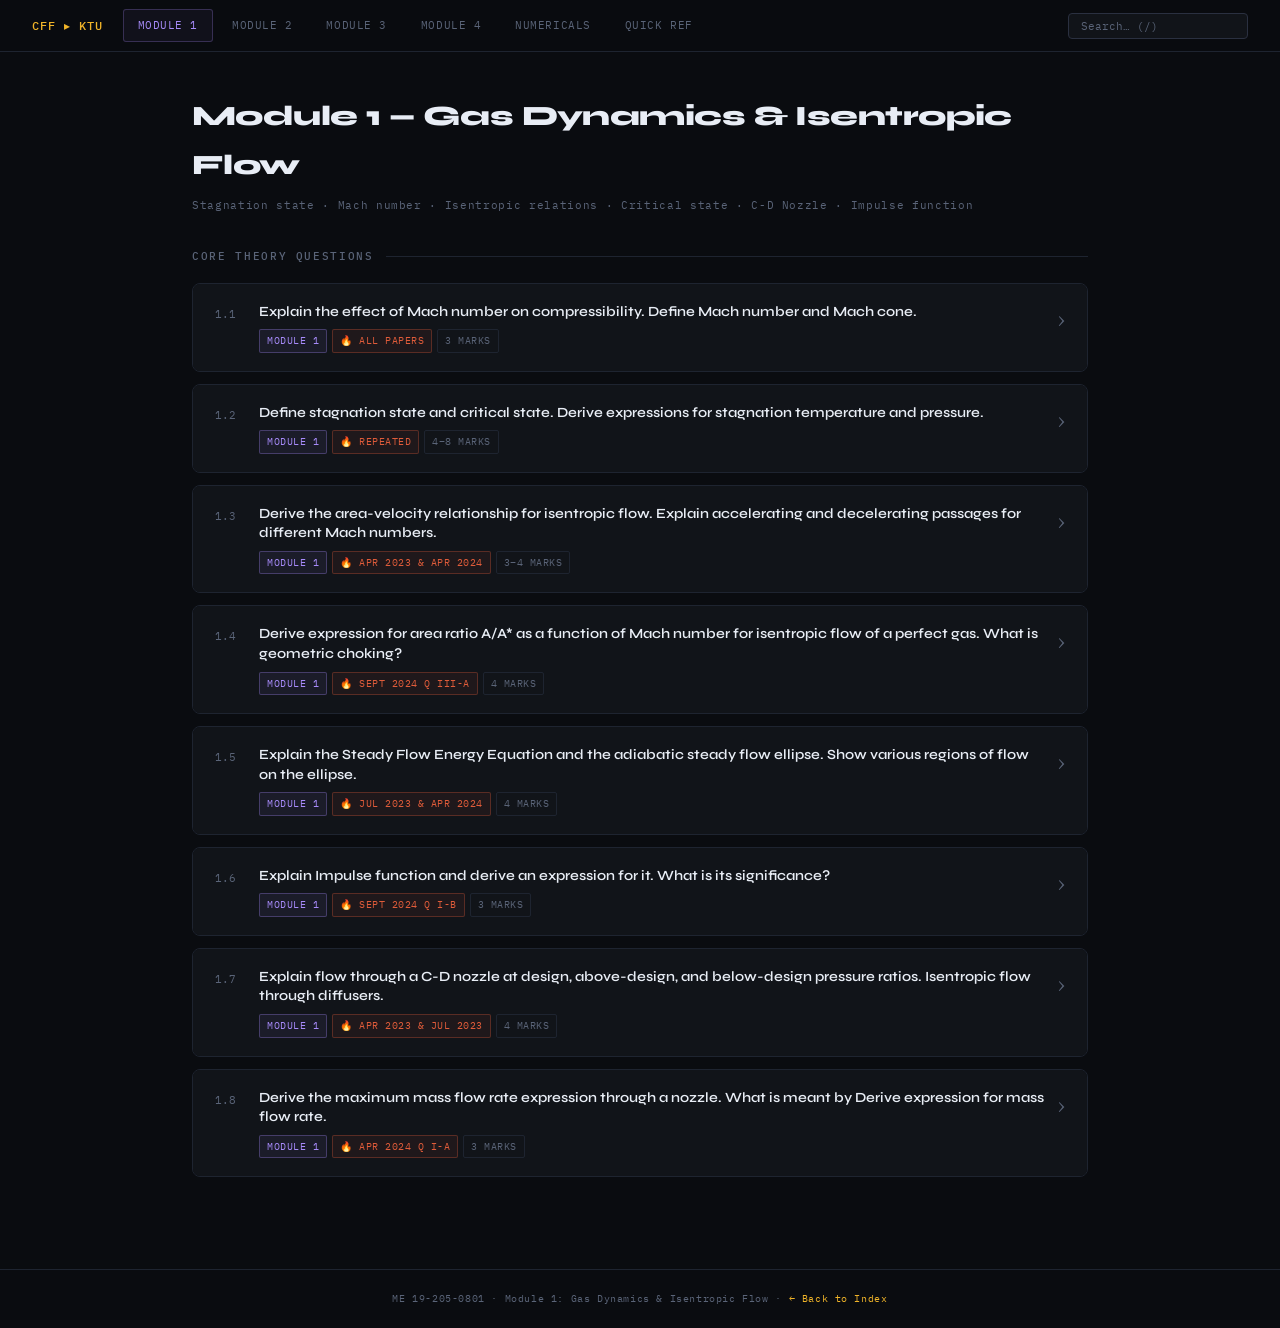
==== pages/module1.html @ 0c9855fd "Add files via upload" ====
<!DOCTYPE html>
<html lang="en">
<head>
<meta charset="UTF-8">
<meta name="viewport" content="width=device-width, initial-scale=1.0">
<title>Module 1 — Gas Dynamics &amp; Isentropic Flow | CFF Exam Prep</title>
<link rel="stylesheet" href="../css/style.css">
</head>
<body>
<script src="../js/nav.js"></script>

<div class="page-wrap">
  <div class="page-title">Module 1 — Gas Dynamics &amp; Isentropic Flow</div>
  <div class="page-sub">Stagnation state · Mach number · Isentropic relations · Critical state · C-D Nozzle · Impulse function</div>

  <div class="section-label">Core Theory Questions</div>

  <!-- Q1 -->
  <div class="qcard">
    <div class="qhead" onclick="toggleCard(this.parentElement)">
      <div class="q-index">1.1</div>
      <div class="q-text-wrap">
        <div class="q-title">Explain the effect of Mach number on compressibility. Define Mach number and Mach cone.</div>
        <div class="q-tags"><span class="tag tag-m1">Module 1</span><span class="tag tag-hot">🔥 All Papers</span><span class="tag tag-marks">3 Marks</span></div>
      </div>
      <div class="q-chevron">›</div>
    </div>
    <div class="qbody"><div class="qbody-inner">
      <div class="ans-block">
        <div class="ans-heading">Mach Number Definition</div>
        <div class="ans-text"><p><strong>Mach number M</strong> is the ratio of the local flow velocity to the local speed of sound:</p></div>
        <div class="formula-box">M = V / a     where a = √(γRT) = local speed of sound

Classification:
  M < 1   → Subsonic flow
  M = 1   → Sonic flow (critical)
  1 < M < 5 → Supersonic flow
  M > 5   → Hypersonic flow
  M < 0.3 → Incompressible (compressibility effects &lt;5%)</div>
      </div>
      <div class="ans-block">
        <div class="ans-heading">Effect of Mach Number on Compressibility</div>
        <ul class="bullet-list">
          <li>At <strong>M &lt; 0.3</strong>: density variation &lt;5% — treated as incompressible. Bernoulli equation applies accurately.</li>
          <li>At <strong>M = 0.8</strong>: compressibility causes ~17% error if incompressible equations are used (standard result — see numericals).</li>
          <li>At <strong>M ≥ 1</strong>: compressibility is dominant. Density changes significantly. Shock waves can form.</li>
          <li>The pressure coefficient correction: Cp_compressible = Cp_incompressible / √(1-M²) — Prandtl-Glauert rule (subsonic).</li>
        </ul>
      </div>
      <div class="ans-block">
        <div class="ans-heading">Mach Cone and Mach Angle</div>
        <div class="ans-text"><p>When an object moves at supersonic speed (M &gt; 1), it outruns the pressure waves it generates. The envelope of these waves forms a conical wavefront — the <strong>Mach cone</strong>.</p></div>
        <div class="formula-box">Mach angle: sin μ = a/V = 1/M

At M=1: μ = 90° (normal to flow — no cone forms)
At M=2: μ = 30°
At M→∞: μ → 0° (very narrow cone)

Mach cone half-angle μ DECREASES as M INCREASES</div>
        <div class="ans-text"><p>Inside the Mach cone: <strong>zone of action</strong> — disturbances can reach here. Outside: <strong>zone of silence</strong> — unaffected by the moving source.</p></div>
      </div>
      <div class="callout callout-exam">📝 Always draw the Mach cone: point source moving right, two diverging lines forming the cone, label μ and V, mark zone of action vs zone of silence.</div>
    </div></div>
  </div>

  <!-- Q2 -->
  <div class="qcard">
    <div class="qhead" onclick="toggleCard(this.parentElement)">
      <div class="q-index">1.2</div>
      <div class="q-text-wrap">
        <div class="q-title">Define stagnation state and critical state. Derive expressions for stagnation temperature and pressure.</div>
        <div class="q-tags"><span class="tag tag-m1">Module 1</span><span class="tag tag-hot">🔥 Repeated</span><span class="tag tag-marks">4–8 Marks</span></div>
      </div>
      <div class="q-chevron">›</div>
    </div>
    <div class="qbody"><div class="qbody-inner">
      <div class="ans-block">
        <div class="ans-heading">Stagnation State</div>
        <div class="ans-text"><p>The <strong>stagnation state</strong> is the hypothetical state reached when the flow is brought to rest <strong>isentropically</strong> (reversibly and adiabatically). Stagnation properties represent the total energy of the flow.</p></div>
        <div class="formula-box">Stagnation temperature:   T₀ = T + V²/(2Cₚ)  ← from energy equation
Stagnation enthalpy:     h₀ = h + V²/2

Using T₀/T = 1 + (γ-1)/2 × M²:
T₀ = T × (1 + 0.2M²)        for air

Stagnation pressure (isentropic process):
p₀/p = (T₀/T)^(γ/(γ-1)) = (1 + (γ-1)/2 × M²)^(γ/(γ-1))
p₀  = p × (1 + 0.2M²)^3.5   for air

Stagnation density:
ρ₀/ρ = (1 + (γ-1)/2 × M²)^(1/(γ-1))
ρ₀  = ρ × (1 + 0.2M²)^2.5   for air</div>
      </div>
      <div class="ans-block">
        <div class="ans-heading">Critical State (denoted by *)</div>
        <div class="ans-text"><p>The <strong>critical state</strong> is the state when flow velocity equals the local speed of sound — i.e., M = 1. Critical conditions are the reference state for isentropic flow analysis.</p></div>
        <div class="formula-box">At M = 1 (critical/throat condition):

T* = T₀ × 2/(γ+1)       = 0.8333 T₀  for air
p* = p₀ × (2/(γ+1))^(γ/(γ-1)) = 0.5283 p₀  for air
ρ* = ρ₀ × (2/(γ+1))^(1/(γ-1)) = 0.6339 ρ₀  for air
a* = √(γRT*)              = critical speed of sound
V* = a*                   (velocity = speed of sound at M=1)</div>
      </div>
      <div class="ans-block">
        <div class="ans-heading">Adiabatic Energy Equation (Steady Flow Energy Equation)</div>
        <div class="formula-box">h + V²/2 = h₀ = constant    (adiabatic, no work)

CₚT + V²/2 = CₚT₀ = constant

T₀ - T = V²/(2Cₚ)     ← kinetic energy converted to thermal energy
                            when flow is isentropically brought to rest</div>
      </div>
      <div class="callout callout-tip">💡 T₀ is conserved in adiabatic flows (even across shocks). p₀ is conserved only in isentropic flows — it drops across shocks and through ducts with friction or heat transfer.</div>
    </div></div>
  </div>

  <!-- Q3 -->
  <div class="qcard">
    <div class="qhead" onclick="toggleCard(this.parentElement)">
      <div class="q-index">1.3</div>
      <div class="q-text-wrap">
        <div class="q-title">Derive the area-velocity relationship for isentropic flow. Explain accelerating and decelerating passages for different Mach numbers.</div>
        <div class="q-tags"><span class="tag tag-m1">Module 1</span><span class="tag tag-hot">🔥 Apr 2023 &amp; Apr 2024</span><span class="tag tag-marks">3–4 Marks</span></div>
      </div>
      <div class="q-chevron">›</div>
    </div>
    <div class="qbody"><div class="qbody-inner">
      <div class="ans-block">
        <div class="ans-heading">Derivation</div>
        <div class="ans-text"><p>Start from the continuity equation and Euler's equation for 1D isentropic flow:</p></div>
        <div class="formula-box">Continuity: ρAV = constant
→ dρ/ρ + dA/A + dV/V = 0    ...(1)

Euler (momentum): V dV = -dp/ρ
For isentropic: dp = a² dρ  (a = speed of sound)
→ dρ/ρ = -V dV/a² = -M² dV/V  ...(2)

Substituting (2) into (1):
-M²dV/V + dA/A + dV/V = 0
dA/A = (M²-1) dV/V

∴  dA/A = (M² - 1) dV/V   ← Area-Velocity Relation</div>
      </div>
      <div class="ans-block">
        <div class="ans-heading">Physical Interpretation</div>
        <div class="compare-grid">
          <div class="compare-cell">
            <div class="compare-cell-title">Subsonic (M &lt; 1)</div>
            <ul>
              <li>(M²-1) &lt; 0</li>
              <li>dA and dV have OPPOSITE signs</li>
              <li>Converging duct → accelerates (like a pump nozzle)</li>
              <li>Diverging duct → decelerates (like a diffuser)</li>
            </ul>
          </div>
          <div class="compare-cell">
            <div class="compare-cell-title green">Supersonic (M &gt; 1)</div>
            <ul>
              <li>(M²-1) &gt; 0</li>
              <li>dA and dV have SAME sign</li>
              <li>Diverging duct → accelerates (supersonic nozzle)</li>
              <li>Converging duct → decelerates (supersonic diffuser)</li>
            </ul>
          </div>
        </div>
        <div class="key-answer">
          <div class="key-answer-label">Key Conclusion</div>
          To accelerate a flow from subsonic to supersonic, the duct must first converge (to reach M=1 at throat) then diverge (to continue accelerating to M&gt;1). This is the convergent-divergent (Laval) nozzle. At M=1: dV/V is finite and dA/A = 0 — the throat (minimum area).
        </div>
      </div>
    </div></div>
  </div>

  <!-- Q4 -->
  <div class="qcard">
    <div class="qhead" onclick="toggleCard(this.parentElement)">
      <div class="q-index">1.4</div>
      <div class="q-text-wrap">
        <div class="q-title">Derive expression for area ratio A/A* as a function of Mach number for isentropic flow of a perfect gas. What is geometric choking?</div>
        <div class="q-tags"><span class="tag tag-m1">Module 1</span><span class="tag tag-hot">🔥 Sept 2024 Q III-a</span><span class="tag tag-marks">4 Marks</span></div>
      </div>
      <div class="q-chevron">›</div>
    </div>
    <div class="qbody"><div class="qbody-inner">
      <div class="ans-block">
        <div class="ans-heading">Derivation</div>
        <div class="ans-text"><p>From continuity between any section (A, M) and the critical section (A*, M=1):</p></div>
        <div class="formula-box">ρAV = ρ*A*V*   (mass conservation, choked)

A/A* = (ρ*V*) / (ρV) = (ρ*/ρ) × (V*/V) = (ρ*/ρ) × (a*/V)

Using isentropic relations:
ρ/ρ₀ = (1 + (γ-1)/2 M²)^(-1/(γ-1))
ρ*/ρ₀ = (2/(γ+1))^(1/(γ-1))
a* = √(γRT*), V = M×a = M×√(γRT)
T*/T = (1 + (γ-1)/2 M²) / (γ+1)/2

Combining:

A/A* = (1/M) × [2/(γ+1) × (1 + (γ-1)/2 × M²)]^((γ+1)/2(γ-1))

For air (γ = 1.4):
A/A* = (1/M) × [(1 + 0.2M²)/1.2]^3</div>
      </div>
      <div class="ans-block">
        <div class="ans-heading">Properties of the A/A* Function</div>
        <ul class="bullet-list">
          <li>For every A/A* &gt; 1, there are TWO solutions: one subsonic M and one supersonic M.</li>
          <li>Minimum A/A* = 1 occurs at M = 1 (the throat).</li>
          <li>The throat (minimum area) is the only location where M = 1 can occur in a smooth isentropic flow.</li>
        </ul>
      </div>
      <div class="ans-block">
        <div class="ans-heading">Geometric Choking</div>
        <div class="ans-text"><p><strong>Geometric choking</strong> occurs when the throat area A* reaches its minimum physical value — i.e., the throat area limits the mass flow rate. Once the throat is sonic (M=1), no further increase in mass flow is possible by reducing back pressure alone — the nozzle is <strong>choked</strong>.</p></div>
        <div class="formula-box">Maximum mass flow (choked):
ṁ_max = ρ*A*V* = p₀A*√(γ/RT₀) × (2/(γ+1))^((γ+1)/2(γ-1))

For air: ṁ_max = 0.6847 × p₀A*/√T₀   [SI units]</div>
      </div>
    </div></div>
  </div>

  <!-- Q5 -->
  <div class="qcard">
    <div class="qhead" onclick="toggleCard(this.parentElement)">
      <div class="q-index">1.5</div>
      <div class="q-text-wrap">
        <div class="q-title">Explain the Steady Flow Energy Equation and the adiabatic steady flow ellipse. Show various regions of flow on the ellipse.</div>
        <div class="q-tags"><span class="tag tag-m1">Module 1</span><span class="tag tag-hot">🔥 Jul 2023 &amp; Apr 2024</span><span class="tag tag-marks">4 Marks</span></div>
      </div>
      <div class="q-chevron">›</div>
    </div>
    <div class="qbody"><div class="qbody-inner">
      <div class="ans-block">
        <div class="ans-heading">Steady Flow Energy Equation (SFEE)</div>
        <div class="formula-box">h + V²/2 = h₀ = CₚT₀  (adiabatic, no work)

Using h = CᵥT, a² = γRT = γ(γ-1)CᵥT:
a²/(γ-1) + V²/2 = a₀²/(γ-1) = constant

Rearranging:
(a/a₀)² + (γ-1)/2 × (V/a₀)² = 1</div>
      </div>
      <div class="ans-block">
        <div class="ans-heading">The Adiabatic Flow Ellipse</div>
        <div class="ans-text"><p>This equation is the equation of an <strong>ellipse</strong> in (V, a) space — the <strong>adiabatic flow ellipse</strong> (also called the Fliegner ellipse). Every point on the ellipse represents a possible flow state with the same stagnation enthalpy.</p></div>
        <ul class="bullet-list">
          <li><strong>Point A (V=0, a=a₀):</strong> Stagnation state — all energy as thermal, zero kinetic.</li>
          <li><strong>Point B (V=a*):</strong> Sonic state — M=1 critical condition. Located where 45° line from origin intersects ellipse.</li>
          <li><strong>Region V &lt; a* (subsonic):</strong> Between A and B on upper ellipse. M &lt; 1.</li>
          <li><strong>Region a* &lt; V &lt; V_max (supersonic):</strong> Between B and C. M &gt; 1.</li>
          <li><strong>Point C (a=0, V=V_max):</strong> Maximum velocity — all energy converted to kinetic, T=0 (absolute zero). V_max = √(2CₚT₀) = a₀√(2/(γ-1)).</li>
        </ul>
        <div class="formula-box">V_max = √(2CₚT₀) = a₀ × √(2/(γ-1))
For air: V_max = a₀ × √(2/0.4) = a₀ × √5 = 2.236 a₀

a* = a₀ × √(2/(γ+1)) = a₀ × √(2/2.4) = 0.9129 a₀  for air</div>
      </div>
      <div class="callout callout-exam">📝 Draw the ellipse: horizontal axis = V/a₀, vertical axis = a/a₀. Mark point A (stagnation), B (sonic M=1), C (maximum velocity). Shade subsonic and supersonic regions.</div>
    </div></div>
  </div>

  <!-- Q6 -->
  <div class="qcard">
    <div class="qhead" onclick="toggleCard(this.parentElement)">
      <div class="q-index">1.6</div>
      <div class="q-text-wrap">
        <div class="q-title">Explain Impulse function and derive an expression for it. What is its significance?</div>
        <div class="q-tags"><span class="tag tag-m1">Module 1</span><span class="tag tag-hot">🔥 Sept 2024 Q I-b</span><span class="tag tag-marks">3 Marks</span></div>
      </div>
      <div class="q-chevron">›</div>
    </div>
    <div class="qbody"><div class="qbody-inner">
      <div class="ans-block">
        <div class="ans-heading">Definition</div>
        <div class="ans-text"><p>The <strong>Impulse function F</strong> (also called the Thrust function) is the sum of pressure force and momentum flux at a cross-section of a duct. It is conserved in isentropic flow without external forces.</p></div>
        <div class="formula-box">F = pA + ṁV = pA + ρAV²

Dividing by p₀A*:
F/(p₀A*) = (p/p₀)(A/A*)(1 + γM²)

Using isentropic relations, this simplifies to a function of M only:
F/(p₀A*) = (A/A*) × (p/p₀) × (1 + γM²)
          = f(M)  — the impulse function ratio</div>
      </div>
      <div class="ans-block">
        <div class="ans-heading">Significance</div>
        <ul class="bullet-list">
          <li>Across a <strong>normal shock</strong>: impulse function F is conserved (same upstream and downstream) since p₁A₁ + ρ₁A₁V₁² = p₂A₂ + ρ₂A₂V₂².</li>
          <li>Used to calculate <strong>thrust of rocket nozzles and jet engines</strong>.</li>
          <li>Change in impulse function = net thrust force.</li>
          <li>In nozzle design: F/F* tables available similar to A/A* tables.</li>
        </ul>
        <div class="formula-box">Change in thrust across a section:
ΔF = F₂ - F₁ = net thrust

For choked nozzle: F_exit = p_exit × A_exit × (1 + γM_exit²) + (p_exit - p_amb)A_exit</div>
      </div>
    </div></div>
  </div>

  <!-- Q7 -->
  <div class="qcard">
    <div class="qhead" onclick="toggleCard(this.parentElement)">
      <div class="q-index">1.7</div>
      <div class="q-text-wrap">
        <div class="q-title">Explain flow through a C-D nozzle at design, above-design, and below-design pressure ratios. Isentropic flow through diffusers.</div>
        <div class="q-tags"><span class="tag tag-m1">Module 1</span><span class="tag tag-hot">🔥 Apr 2023 &amp; Jul 2023</span><span class="tag tag-marks">4 Marks</span></div>
      </div>
      <div class="q-chevron">›</div>
    </div>
    <div class="qbody"><div class="qbody-inner">
      <div class="ans-block">
        <div class="ans-heading">C-D Nozzle Operating Regimes</div>
        <ol class="steps-list">
          <li><strong>p_b = p₀:</strong> No flow.</li>
          <li><strong>p_b slightly &lt; p₀:</strong> Subsonic flow throughout, throat unchoked. Isentropic.</li>
          <li><strong>p_b = p_c1 (first critical):</strong> Throat just reaches M=1. Entire nozzle isentropic. Diverging section acts as subsonic diffuser (flow decelerates after throat).</li>
          <li><strong>p_c1 &gt; p_b &gt; p_c2:</strong> Normal shock exists in diverging section. Upstream of shock: isentropic supersonic. Shock moves toward exit as p_b decreases.</li>
          <li><strong>p_b = p_c2:</strong> Normal shock sits exactly at exit.</li>
          <li><strong>p_c2 &gt; p_b &gt; p_design:</strong> Oblique shocks form outside the nozzle (over-expanded: p_e &lt; p_b).</li>
          <li><strong>p_b = p_design:</strong> Fully isentropic supersonic flow to exit. Design condition.</li>
          <li><strong>p_b &lt; p_design:</strong> Under-expanded: expansion waves form outside exit (p_e &gt; p_b).</li>
        </ol>
      </div>
      <div class="ans-block">
        <div class="ans-heading">Isentropic Flow Through Diffusers</div>
        <div class="ans-text"><p>A diffuser converts kinetic energy to pressure energy. For isentropic operation:</p></div>
        <ul class="bullet-list">
          <li><strong>Subsonic diffuser:</strong> Diverging duct — velocity decreases, pressure increases. Prone to flow separation if divergence angle &gt;~7°.</li>
          <li><strong>Supersonic diffuser:</strong> Converging duct — counterintuitive! Velocity decreases (from supersonic), pressure increases. Then must pass through M=1 and further diffuse subsonically.</li>
          <li>Ideal supersonic diffuser has a converging section (to M=1) followed by a diverging section — essentially a C-D nozzle in reverse.</li>
          <li>A normal shock in the diffuser throat gives minimum practical loss (diffuser design in wind tunnels).</li>
        </ul>
      </div>
    </div></div>
  </div>

  <!-- Q8 -->
  <div class="qcard">
    <div class="qhead" onclick="toggleCard(this.parentElement)">
      <div class="q-index">1.8</div>
      <div class="q-text-wrap">
        <div class="q-title">Derive the maximum mass flow rate expression through a nozzle. What is meant by Derive expression for mass flow rate.</div>
        <div class="q-tags"><span class="tag tag-m1">Module 1</span><span class="tag tag-hot">🔥 Apr 2024 Q I-a</span><span class="tag tag-marks">3 Marks</span></div>
      </div>
      <div class="q-chevron">›</div>
    </div>
    <div class="qbody"><div class="qbody-inner">
      <div class="ans-block">
        <div class="ans-heading">General Mass Flow Rate</div>
        <div class="formula-box">ṁ = ρAV = ρ₀(ρ/ρ₀) × A × M × a

Using isentropic relations:
ρ/ρ₀ = (1 + (γ-1)/2 M²)^(-1/(γ-1))
a = √(γRT) = √(γRT₀) × (T/T₀)^(1/2) = a₀ × (1 + (γ-1)/2 M²)^(-1/2)

Substituting:
ṁ = p₀A × M × √(γ/(RT₀)) × (1 + (γ-1)/2 × M²)^(-(γ+1)/2(γ-1))</div>
      </div>
      <div class="ans-block">
        <div class="ans-heading">Maximum (Choked) Mass Flow Rate</div>
        <div class="ans-text"><p>Maximum ṁ occurs when M = 1 at throat (A = A*):</p></div>
        <div class="formula-box">ṁ_max = p₀A* × √(γ/RT₀) × (2/(γ+1))^((γ+1)/2(γ-1))

For air (γ=1.4, R=287):
ṁ_max = 0.6847 × p₀A* / √T₀    [kg/s, Pa, m², K]

This is the MAXIMUM possible mass flow — further reducing back pressure
does NOT increase flow rate once throat is choked.</div>
      </div>
    </div></div>
  </div>

</div><!-- end page-wrap -->

<footer>ME 19-205-0801 · Module 1: Gas Dynamics &amp; Isentropic Flow · <a href="../index.html" style="color:var(--accent);text-decoration:none">← Back to Index</a></footer>
<script src="../js/main.js"></script>
</body>
</html>
---- css/style.css ----
@import url('https://fonts.googleapis.com/css2?family=Syne:wght@400;600;700;800&family=IBM+Plex+Mono:wght@400;500&family=Lora:ital,wght@0,400;0,500;1,400&display=swap');

:root {
  --bg: #0a0c10;
  --surface: #111419;
  --surface2: #181c24;
  --border: #1e2430;
  --border2: #2a3040;
  --accent: #f0b429;
  --accent2: #e05c3a;
  --blue: #4da6ff;
  --green: #3ecf8e;
  --purple: #a78bfa;
  --red: #f87171;
  --text: #e8edf5;
  --text2: #8a95a8;
  --text3: #5a6478;
  --m1: #a78bfa;
  --m2: #f0b429;
  --m3: #3ecf8e;
  --m4: #4da6ff;
  --font-head: 'Syne', sans-serif;
  --font-body: 'Lora', serif;
  --font-mono: 'IBM Plex Mono', monospace;
}

*, *::before, *::after { box-sizing: border-box; margin: 0; padding: 0; }

html { scroll-behavior: smooth; }

body {
  background: var(--bg);
  color: var(--text);
  font-family: var(--font-body);
  font-size: 15px;
  line-height: 1.75;
  min-height: 100vh;
}

/* ── TOPBAR ── */
.topbar {
  position: sticky; top: 0; z-index: 200;
  background: rgba(10,12,16,0.97);
  backdrop-filter: blur(12px);
  border-bottom: 1px solid var(--border);
  display: flex; align-items: center;
  padding: 0 32px; gap: 20px;
  height: 52px;
}
.topbar-logo {
  font-family: var(--font-mono);
  font-size: 12px;
  font-weight: 500;
  letter-spacing: .08em;
  color: var(--accent);
  text-decoration: none;
  white-space: nowrap;
}
.topbar-links {
  display: flex; gap: 4px; flex: 1; overflow-x: auto;
  scrollbar-width: none;
}
.topbar-links::-webkit-scrollbar { display: none; }
.topbar-link {
  font-family: var(--font-mono);
  font-size: 11px;
  letter-spacing: .05em;
  text-transform: uppercase;
  padding: 6px 14px;
  border-radius: 3px;
  border: 1px solid transparent;
  color: var(--text3);
  text-decoration: none;
  white-space: nowrap;
  transition: all .15s;
}
.topbar-link:hover { color: var(--text2); background: var(--surface); }
.topbar-link.active { color: var(--accent); border-color: rgba(240,180,41,0.25); background: rgba(240,180,41,0.05); }
.topbar-link.m1.active { color: var(--m1); border-color: rgba(167,139,250,0.25); background: rgba(167,139,250,0.05); }
.topbar-link.m2.active { color: var(--m2); border-color: rgba(240,180,41,0.25); background: rgba(240,180,41,0.05); }
.topbar-link.m3.active { color: var(--m3); border-color: rgba(62,207,142,0.25); background: rgba(62,207,142,0.05); }
.topbar-link.m4.active { color: var(--m4); border-color: rgba(77,166,255,0.25); background: rgba(77,166,255,0.05); }
.topbar-search {
  background: var(--surface);
  border: 1px solid var(--border2);
  border-radius: 4px;
  padding: 5px 12px;
  font-family: var(--font-mono);
  font-size: 11px;
  color: var(--text);
  outline: none;
  width: 180px;
  transition: border-color .2s, width .2s;
}
.topbar-search::placeholder { color: var(--text3); }
.topbar-search:focus { border-color: var(--accent); width: 240px; }

/* ── HERO ── */
.hero {
  position: relative;
  padding: 60px 40px 50px;
  border-bottom: 1px solid var(--border);
  overflow: hidden;
}
.hero-grid {
  position: absolute; inset: 0;
  background-image:
    linear-gradient(var(--border) 1px, transparent 1px),
    linear-gradient(90deg, var(--border) 1px, transparent 1px);
  background-size: 40px 40px;
  opacity: 0.35;
}
.hero-glow {
  position: absolute; top: -80px; left: 50%;
  transform: translateX(-50%);
  width: 700px; height: 300px;
  background: radial-gradient(ellipse, rgba(240,180,41,0.1) 0%, transparent 70%);
  pointer-events: none;
}
.hero-content { position: relative; max-width: 960px; margin: 0 auto; }
.hero-badge {
  display: inline-block;
  font-family: var(--font-mono);
  font-size: 11px; letter-spacing: .12em; text-transform: uppercase;
  color: var(--accent);
  border: 1px solid rgba(240,180,41,0.3);
  padding: 4px 12px; border-radius: 2px; margin-bottom: 20px;
}
.hero h1 {
  font-family: var(--font-head);
  font-size: clamp(30px, 4.5vw, 52px);
  font-weight: 800; line-height: 1.06; letter-spacing: -0.03em;
  color: var(--text); margin-bottom: 12px;
}
.hero h1 span { color: var(--accent); }
.hero-sub { font-family: var(--font-mono); font-size: 12px; color: var(--text3); letter-spacing: .05em; }
.hero-stats {
  display: flex; gap: 28px; flex-wrap: wrap;
  margin-top: 30px; padding-top: 30px;
  border-top: 1px solid var(--border);
}
.stat-num { font-family: var(--font-head); font-size: 26px; font-weight: 700; color: var(--accent); }
.stat-label { font-family: var(--font-mono); font-size: 10px; color: var(--text3); text-transform: uppercase; letter-spacing: .08em; }

/* ── MODULE CARDS (index page) ── */
.index-grid {
  display: grid;
  grid-template-columns: repeat(auto-fit, minmax(260px, 1fr));
  gap: 16px;
  max-width: 960px; margin: 40px auto; padding: 0 32px 80px;
}
.module-card {
  border: 1px solid var(--border);
  border-radius: 10px;
  padding: 28px 24px;
  text-decoration: none;
  background: var(--surface);
  transition: border-color .2s, background .2s, transform .15s;
  display: block;
}
.module-card:hover { border-color: var(--border2); background: var(--surface2); transform: translateY(-2px); }
.module-card-num {
  font-family: var(--font-mono); font-size: 11px; letter-spacing: .1em;
  text-transform: uppercase; margin-bottom: 12px;
}
.module-card h2 {
  font-family: var(--font-head); font-size: 18px; font-weight: 700;
  color: var(--text); margin-bottom: 8px; line-height: 1.3;
}
.module-card p {
  font-family: var(--font-body); font-size: 13px; color: var(--text2); line-height: 1.6;
}
.module-card-footer {
  display: flex; justify-content: space-between; align-items: center;
  margin-top: 20px; padding-top: 16px;
  border-top: 1px solid var(--border);
}
.module-card-count { font-family: var(--font-mono); font-size: 11px; color: var(--text3); }
.module-card-arrow { font-size: 18px; color: var(--text3); transition: transform .2s; }
.module-card:hover .module-card-arrow { transform: translateX(4px); color: var(--accent); }

.mc-m1 .module-card-num { color: var(--m1); }
.mc-m1:hover { border-color: rgba(167,139,250,0.4); }
.mc-m2 .module-card-num { color: var(--m2); }
.mc-m2:hover { border-color: rgba(240,180,41,0.4); }
.mc-m3 .module-card-num { color: var(--m3); }
.mc-m3:hover { border-color: rgba(62,207,142,0.4); }
.mc-m4 .module-card-num { color: var(--m4); }
.mc-m4:hover { border-color: rgba(77,166,255,0.4); }
.mc-num .module-card-num { color: var(--accent2); }
.mc-num:hover { border-color: rgba(224,92,58,0.4); }
.mc-ref .module-card-num { color: var(--text2); }

/* ── PAGE LAYOUT ── */
.page-wrap { max-width: 960px; margin: 0 auto; padding: 40px 32px 80px; }
.page-title {
  font-family: var(--font-head); font-size: 28px; font-weight: 800;
  color: var(--text); margin-bottom: 6px; letter-spacing: -.02em;
}
.page-sub {
  font-family: var(--font-mono); font-size: 11px; color: var(--text3);
  letter-spacing: .06em; margin-bottom: 32px;
}

.section-label {
  font-family: var(--font-mono); font-size: 11px; font-weight: 500;
  letter-spacing: .15em; text-transform: uppercase; color: var(--text3);
  margin: 32px 0 16px;
  display: flex; align-items: center; gap: 12px;
}
.section-label::after { content: ''; flex: 1; height: 1px; background: var(--border); }

/* ── QUESTION CARDS ── */
.qcard {
  border: 1px solid var(--border);
  border-radius: 8px; margin-bottom: 12px;
  overflow: hidden; transition: border-color .2s;
}
.qcard:hover { border-color: var(--border2); }
.qcard.open { border-color: var(--border2); }

.qhead {
  padding: 18px 22px; cursor: pointer;
  display: flex; align-items: flex-start; gap: 14px;
  background: var(--surface); user-select: none;
}
.qhead:hover { background: var(--surface2); }
.qcard.open .qhead { background: var(--surface2); }

.q-index { font-family: var(--font-mono); font-size: 11px; color: var(--text3); min-width: 30px; padding-top: 3px; }
.q-text-wrap { flex: 1; }
.q-title { font-family: var(--font-head); font-size: 14px; font-weight: 600; color: var(--text); line-height: 1.4; margin-bottom: 8px; }
.q-tags { display: flex; gap: 5px; flex-wrap: wrap; }
.tag {
  font-family: var(--font-mono); font-size: 10px; letter-spacing: .05em;
  text-transform: uppercase; padding: 2px 7px; border-radius: 2px; border: 1px solid;
}
.tag-m1 { color: var(--m1); border-color: rgba(167,139,250,0.3); background: rgba(167,139,250,0.07); }
.tag-m2 { color: var(--m2); border-color: rgba(240,180,41,0.3); background: rgba(240,180,41,0.07); }
.tag-m3 { color: var(--m3); border-color: rgba(62,207,142,0.3); background: rgba(62,207,142,0.07); }
.tag-m4 { color: var(--m4); border-color: rgba(77,166,255,0.3); background: rgba(77,166,255,0.07); }
.tag-hot { color: var(--accent2); border-color: rgba(224,92,58,0.3); background: rgba(224,92,58,0.07); }
.tag-num { color: var(--accent2); border-color: rgba(224,92,58,0.3); background: rgba(224,92,58,0.07); }
.tag-marks { color: var(--text3); border-color: var(--border); background: transparent; }

.q-chevron { font-size: 18px; color: var(--text3); transition: transform .25s; flex-shrink: 0; padding-top: 2px; }
.qcard.open .q-chevron { transform: rotate(90deg); color: var(--accent); }

.qbody { display: none; background: var(--bg); border-top: 1px solid var(--border); }
.qcard.open .qbody { display: block; }
.qbody-inner { padding: 26px 26px 26px 54px; }

/* ── ANSWER COMPONENTS ── */
.ans-heading {
  font-family: var(--font-mono); font-size: 10px; letter-spacing: .12em;
  text-transform: uppercase; margin-bottom: 10px;
  display: flex; align-items: center; gap: 8px;
}
.ans-heading::after { content: ''; flex: 1; height: 1px; background: currentColor; opacity: .2; }
.ans-heading { color: var(--accent); }
.ans-heading.green { color: var(--green); }
.ans-heading.blue { color: var(--blue); }
.ans-heading.purple { color: var(--purple); }

.ans-text { font-size: 14px; line-height: 1.8; color: var(--text); }
.ans-text p { margin-bottom: 10px; }
.ans-text p:last-child { margin-bottom: 0; }
.ans-text b, .ans-text strong { color: var(--accent); font-weight: 600; }

.formula-box {
  background: var(--surface2); border: 1px solid var(--border2);
  border-left: 3px solid var(--blue); border-radius: 0 6px 6px 0;
  padding: 12px 16px; font-family: var(--font-mono); font-size: 12.5px;
  line-height: 1.9; color: #a8d4ff; margin: 12px 0; overflow-x: auto;
}
.formula-box .comment { color: var(--text3); font-size: 11px; }

.steps-list { counter-reset: steps; list-style: none; margin: 10px 0; }
.steps-list li {
  counter-increment: steps; display: flex; gap: 10px; align-items: flex-start;
  margin-bottom: 9px; font-size: 14px; color: var(--text); line-height: 1.7;
}
.steps-list li::before {
  content: counter(steps); font-family: var(--font-mono); font-size: 10px;
  color: var(--accent); background: rgba(240,180,41,0.1);
  border: 1px solid rgba(240,180,41,0.3); border-radius: 2px;
  min-width: 20px; height: 20px; display: flex; align-items: center;
  justify-content: center; flex-shrink: 0; margin-top: 4px;
}

.bullet-list { list-style: none; margin: 10px 0; }
.bullet-list li {
  display: flex; gap: 8px; align-items: flex-start;
  margin-bottom: 7px; font-size: 14px; color: var(--text); line-height: 1.7;
}
.bullet-list li::before { content: '›'; color: var(--accent); font-size: 16px; line-height: 1.5; flex-shrink: 0; }
.bullet-list.green li::before { color: var(--green); }
.bullet-list.blue li::before { color: var(--blue); }
.bullet-list.purple li::before { color: var(--purple); }

.compare-grid { display: grid; grid-template-columns: 1fr 1fr; gap: 10px; margin: 12px 0; }
.compare-cell { background: var(--surface2); border: 1px solid var(--border); border-radius: 6px; padding: 12px 14px; }
.compare-cell-title { font-family: var(--font-mono); font-size: 10px; letter-spacing: .08em; text-transform: uppercase; margin-bottom: 8px; color: var(--accent); }
.compare-cell-title.green { color: var(--green); }
.compare-cell-title.blue { color: var(--blue); }
.compare-cell-title.purple { color: var(--purple); }
.compare-cell ul { list-style: none; }
.compare-cell ul li { font-size: 12.5px; color: var(--text2); line-height: 1.6; margin-bottom: 3px; display: flex; gap: 6px; }
.compare-cell ul li::before { content: '—'; color: var(--text3); flex-shrink: 0; }

.callout { border-radius: 4px; padding: 10px 14px; font-family: var(--font-mono); font-size: 11.5px; line-height: 1.6; margin-top: 14px; }
.callout-exam { background: rgba(224,92,58,0.07); border: 1px solid rgba(224,92,58,0.25); color: #f09070; }
.callout-tip { background: rgba(240,180,41,0.06); border: 1px solid rgba(240,180,41,0.2); color: #c8a040; }
.callout-key { background: rgba(77,166,255,0.06); border: 1px solid rgba(77,166,255,0.2); color: #80b8f0; }

.key-answer {
  background: rgba(240,180,41,0.05); border: 1px solid rgba(240,180,41,0.2);
  border-radius: 6px; padding: 12px 16px; margin: 12px 0;
  font-size: 13.5px; color: var(--text); line-height: 1.7;
}
.key-answer-label { font-family: var(--font-mono); font-size: 10px; letter-spacing: .1em; text-transform: uppercase; color: var(--accent); margin-bottom: 5px; }

.ans-block { margin-bottom: 22px; }
.ans-block:last-child { margin-bottom: 0; }
.divider { height: 1px; background: var(--border); margin: 20px 0; }

/* ── FOOTER ── */
footer {
  border-top: 1px solid var(--border); padding: 20px 32px;
  text-align: center; font-family: var(--font-mono); font-size: 10px;
  color: var(--text3); letter-spacing: .06em;
}

/* ── RESPONSIVE ── */
@media (max-width: 640px) {
  .hero { padding: 40px 20px 32px; }
  .index-grid { padding: 0 20px 60px; }
  .page-wrap { padding: 28px 18px 60px; }
  .qbody-inner { padding: 18px; }
  .compare-grid { grid-template-columns: 1fr; }
  .topbar { padding: 0 16px; gap: 12px; }
  .topbar-search { display: none; }
}
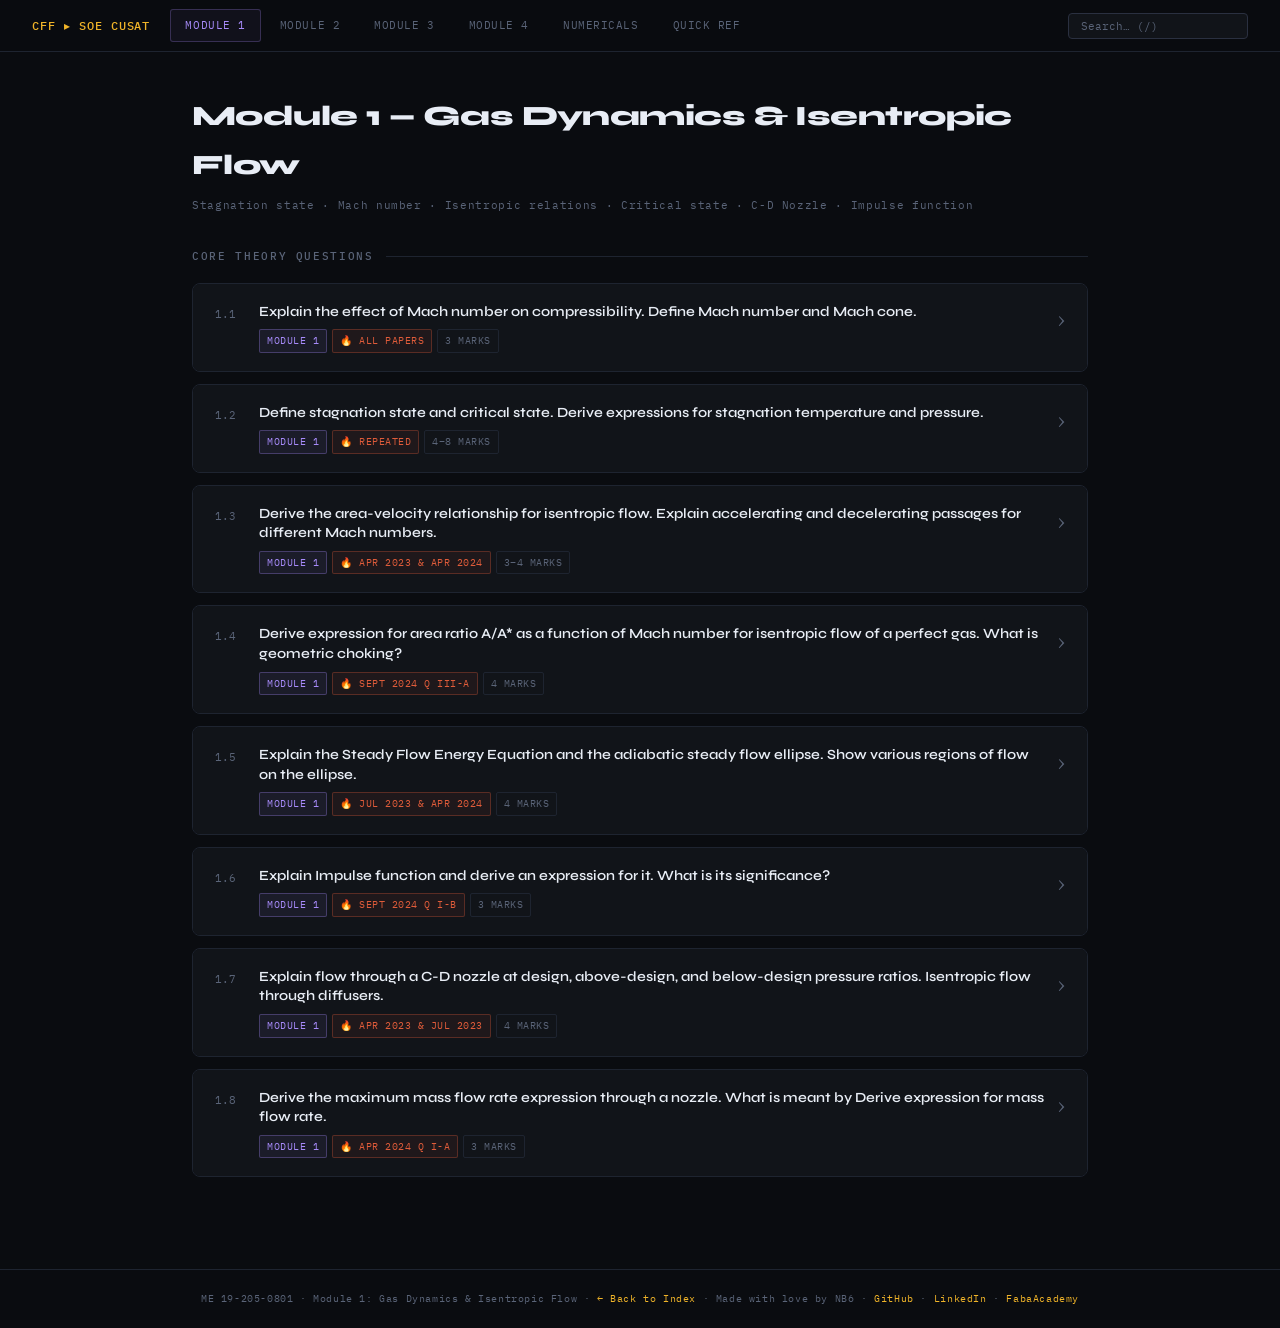
==== commit 675b822e: "Add NB6 signature and social links to footers" ====
--- a/pages/module1.html
+++ b/pages/module1.html
@@ -376,7 +376,7 @@
 
 </div><!-- end page-wrap -->
 
-<footer>ME 19-205-0801 · Module 1: Gas Dynamics &amp; Isentropic Flow · <a href="../index.html" style="color:var(--accent);text-decoration:none">← Back to Index</a></footer>
+<footer>ME 19-205-0801 · Module 1: Gas Dynamics &amp; Isentropic Flow · <a href="../index.html" style="color:var(--accent);text-decoration:none">← Back to Index</a> · Made with love by NB6 · <a href="https://github.com/NB6RULES" target="_blank" style="color:var(--accent);text-decoration:none">GitHub</a> · <a href="https://www.linkedin.com/in/nadec-biju/" target="_blank" style="color:var(--accent);text-decoration:none">LinkedIn</a> · <a href="https://fabacademy.org/2026/labs/kochi/students/nadec-biju/" target="_blank" style="color:var(--accent);text-decoration:none">FabaAcademy</a></footer>
 <script src="../js/main.js"></script>
 </body>
 </html>
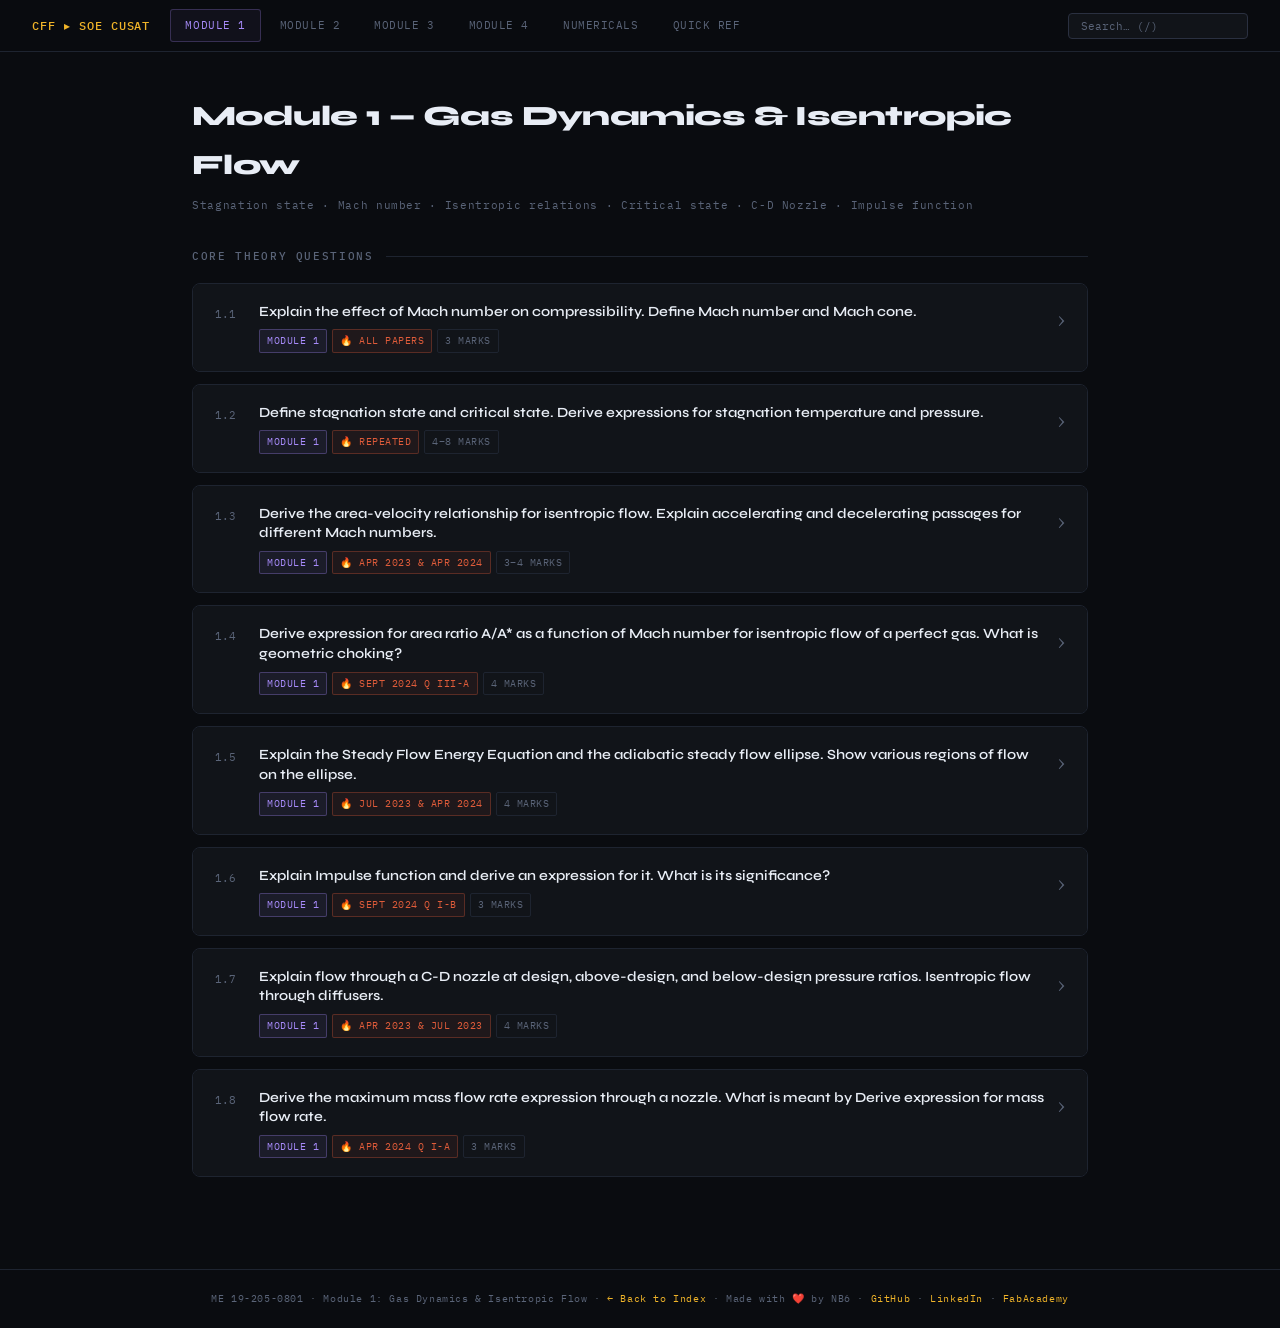
==== commit 834bbc17: "Fix footer text: FabAcademy label and heart emoji" ====
--- a/pages/module1.html
+++ b/pages/module1.html
@@ -376,7 +376,7 @@
 
 </div><!-- end page-wrap -->
 
-<footer>ME 19-205-0801 · Module 1: Gas Dynamics &amp; Isentropic Flow · <a href="../index.html" style="color:var(--accent);text-decoration:none">← Back to Index</a> · Made with love by NB6 · <a href="https://github.com/NB6RULES" target="_blank" style="color:var(--accent);text-decoration:none">GitHub</a> · <a href="https://www.linkedin.com/in/nadec-biju/" target="_blank" style="color:var(--accent);text-decoration:none">LinkedIn</a> · <a href="https://fabacademy.org/2026/labs/kochi/students/nadec-biju/" target="_blank" style="color:var(--accent);text-decoration:none">FabaAcademy</a></footer>
+<footer>ME 19-205-0801 · Module 1: Gas Dynamics &amp; Isentropic Flow · <a href="../index.html" style="color:var(--accent);text-decoration:none">← Back to Index</a> · Made with ❤️ by NB6 · <a href="https://github.com/NB6RULES" target="_blank" style="color:var(--accent);text-decoration:none">GitHub</a> · <a href="https://www.linkedin.com/in/nadec-biju/" target="_blank" style="color:var(--accent);text-decoration:none">LinkedIn</a> · <a href="https://fabacademy.org/2026/labs/kochi/students/nadec-biju/" target="_blank" style="color:var(--accent);text-decoration:none">FabAcademy</a></footer>
 <script src="../js/main.js"></script>
 </body>
 </html>
